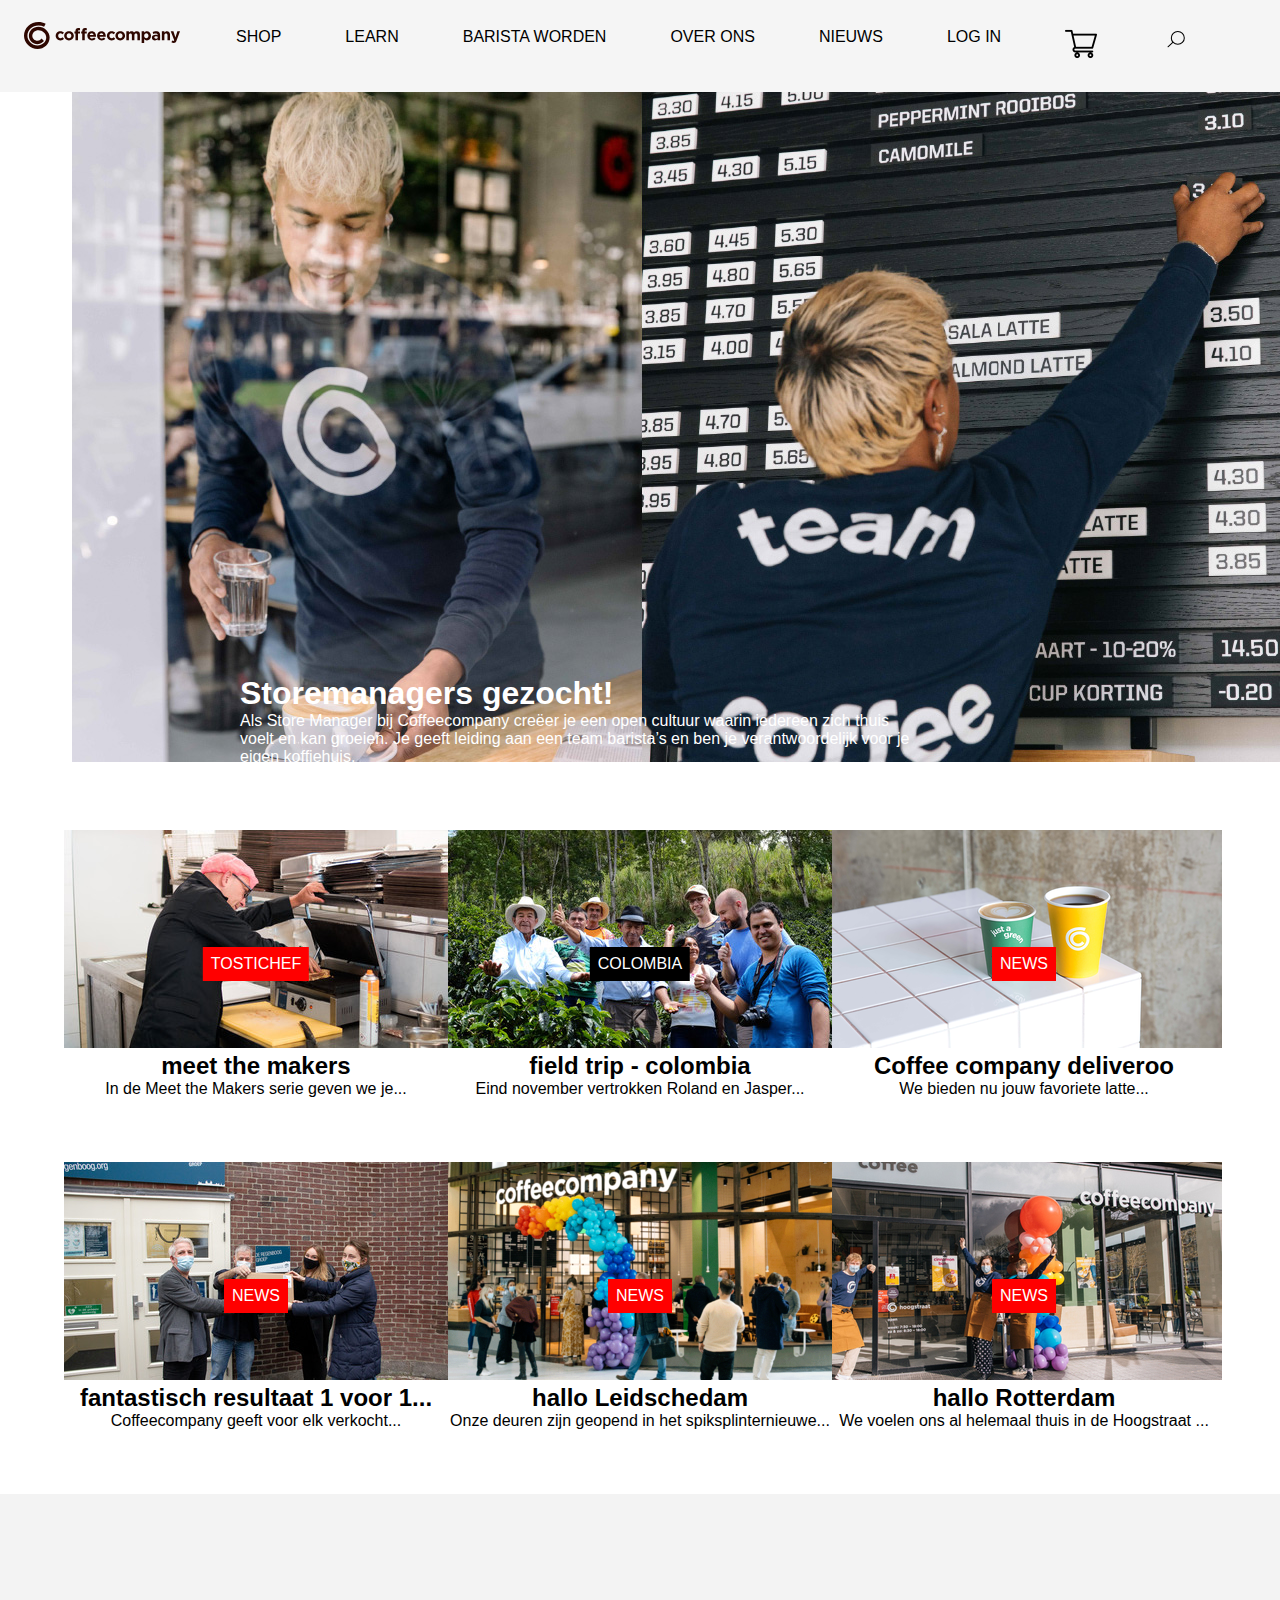
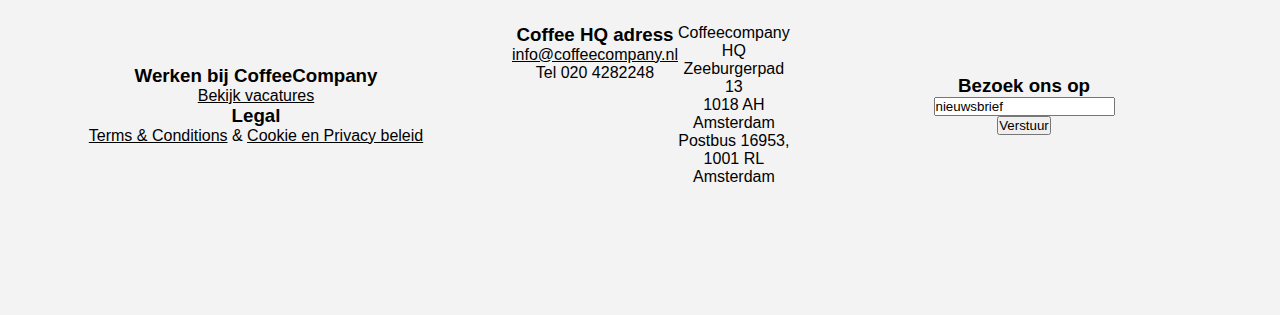
==== Frontend 21/index.html @ bab2d158 "Add files via upload" ====
<!doctype html>
<html lang="nl">
    <head>
        <meta charset="UTF-8">
        <meta name="author" content="Denise Bartling">
        <meta name="viewport" content="width=device-width, initial-scale=1">
        <title>CoffeeCompany</title>
        <link href="styles/style.css" rel="stylesheet">
        <link rel="icon" type="image/svg+xml" href="images/ccfaveicon.jpg">
    </head>
    <body>
        <!-- start header -->
        <header>
            <!-- start nav bar -->
            <nav>
                <ul>
                    <li><img src="images/logocoffeecompany.svg" alt="CoffeeCompany"></li>
                    <li><a href="shop.html">SHOP</a></li>
                    <li><a href="learn">LEARN</a></li>
                    <li><a href="barista worden">BARISTA WORDEN</a></li>
                    <li><a href="over ons">OVER ONS</a></li>
                    <li><a href="nieuws">NIEUWS</a></li>
                    <li><a href="LOG IN">LOG IN</a></li>
                    <li><a href="WINKELWAGEN"><img src="images/shop.png" alt="winkelwagen"></a></li>
                    <li><a href="SEARCH"><img src="images/magnifyingglass.svg" alt="zoeken"></a></li>
                </ul>
            </nav>
        </header>
        
        <!-- start main -->
        <main>
            <section class="storemanager">
                <h1>Storemanagers gezocht!</h1>
                <p>Als Store Manager bij Coffeecompany creëer je een open cultuur waarin iedereen zich thuis voelt en kan groeien. Je geeft leiding aan een team barista’s en ben je verantwoordelijk voor je eigen koffiehuis.</p>
            </section>

            <!-- start slider (met hulp) -->
            <section class="slider">
                <img name="slide"/>
            </section>

            <!-- start first article row -->
            <section class="container">
                <article>
                    <img src="images/mangrill.jpg" alt="Tostichef">
                    <section class="centered">TOSTICHEF</section>
                    <h2>meet the makers</h2>
                    <p>In de Meet the Makers serie geven we je...</p>
                </article>
                <article>
                    <img src="images/colombiameneren.jpg" alt="Field trip to columbia">
                    <section class="colombia">COLOMBIA</section>
                    <h2>field trip - colombia</h2>
                    <p>Eind november vertrokken Roland en Jasper...</p>
                </article>
                <article>
                    <img src="images/deliveroo.png" alt="Coffee company deliveroo">
                    <section class="centered">NEWS</section>
                    <h2>Coffee company deliveroo</h2>
                    <p>We bieden nu jouw favoriete latte...</p>
                </article>
            </section>

             <!-- start second article row -->
            <section class="container">
                <article>
                    <img src="images/inzamelingsactie.jpeg" alt="Fantastisch resultaat 1 voor 1 inzamelingsactie">
                    <section class="centered">NEWS</section>
                    <h2>fantastisch resultaat 1 voor 1...</h2>
                    <p>Coffeecompany geeft voor elk verkocht...</p>
                </article>
                <article>
                    <img src="images/ccleidschedam.png" alt="Hallo Leidschedam">
                    <section class="centered">NEWS</section>
                    <h2>hallo Leidschedam</h2>
                    <p>Onze deuren zijn geopend in het spiksplinternieuwe...</p>
                </article>
                <article>
                    <img src="images/ccrotterdam.jpg" alt="Hallo Rotterdam">
                    <section class="centered">NEWS</section>
                    <h2>hallo Rotterdam</h2>
                    <p>We voelen ons al helemaal thuis in de Hoogstraat ...</p>
                </article>
            </section>
        </main>
        
        <!-- footer -->
        <footer>
            <!-- start footer article row -->
            <section class="container">
                <!-- footer article 1 -->
                <article>
                    <h3>Werken bij CoffeeCompany</h3>
                    <a href="bekijkdevacatures">Bekijk vacatures</a>
                    <h3>Legal</h3>
                    <p><a href="termsandconditions">Terms & Conditions</a> & <a href="cookieenprivacybeleid">Cookie en Privacy beleid</a>
                    </p>
                </article>
                
                <!-- footer article 2 -->
                <article>
                    <section class="container">
                        <section class="item">
                            <h3>Coffee HQ adress</h3>
                            <ul>
                                <li><a href="mailto:info@coffeecompany.nl">info@coffeecompany.nl</a></li>
                                <li>Tel 020 4282248</li>
                            </ul>
                        </section>
                        <section class="item">
                            <ul>
                                <li>Coffeecompany HQ</li>
                                <li>Zeeburgerpad 13</li>
                                <li>1018 AH Amsterdam</li>
                                <li>Postbus 16953,</li>
                                <li>1001 RL Amsterdam</li>
                            </ul>
                        </section>
                    </section>
                </article>
                
                <!-- footer article 3 -->
                <article>
                    <h3>Bezoek ons op</h3>
                    <form>
                        <input type="nieuwsbrief email" value="nieuwsbrief ">
                    </form>
                    <button>Verstuur</button>
                </article>
            </section>
        </footer>
        
        <!-- make connecention with javascript file -->
        <script src="scripts/script.js"></script>
    </body>
</html>
---- Frontend 21/styles/style.css ----
/* CSS Document */
/* Standard CSS for the whole website to fit the webpage */
*, *::after, *::before {
    box-sizing:border-box;  
    margin: 0;
    padding: 0;
}
/* css for fonts*/
body {
    font-family: 'Noto Sans', sans-serif;}

/* css to make the section display flex (container) */ 
.container{
    display: flex;
    margin: 4em;
}

/* css for article in the container section */
article{
    margin: auto;
    text-align: center;
    flex: 1 1 0px;
    width: 0;
    position: relative;
}

/* css for the nav bar */
nav ul{
    list-style-type: none;
    margin: 0;
    padding: 0;
    overflow: hidden;
    background-color: whitesmoke;
}

/* css for the items in nav bar */
nav li{
    float: left;
    display: block; 
    text-align: center;
    padding: 14px 16px;
    text-decoration: none;
}

/* css for image logo in nav bar*/
nav img{
    padding: 8px;
}

/* css for images in nav bar */
nav li a img{
    width: 2em;
    padding: 0;
}

/* css for the items in nav bar */
nav li a {
    display: block;
    text-align: center;
    padding: 14px 16px;
    text-decoration: none;
    left: 50%;
}

/* css to get text over slider */
.storemanager {
    position: absolute;
    top: 80%;
    left: 45%;
    transform: translate(-50%, -50%);
    color: white;
    padding: 1em;
}

/* css to get text over article images) */
.centered {
    position: absolute;
    top: 50%;
    left: 50%;
    transform: translate(-50%, -50%);
    color: white;
    background-color: red;
    padding: 0.5em;
}

/* css to get text over article images (colombia image) */
.colombia {
    position: absolute;
    top: 50%;
    left: 50%;
    transform: translate(-50%, -50%);
    color: white;
    background-color: black;
    padding: 0.5em;
}

/* css fot all the a elements */
a {
    color: black;
    background-color: none;    
}

/* css for the footer */
footer{
    background-color: #f3f3f3;
    margin-left: 0;
    margin-right: 0;
    max-width: 100%;
    padding-top: 0.1em;
    padding-bottom: 0.1em;
}

/* css for the ul in footer */
footer ul{
    list-style-type: none;
    margin: 0;
}

/* css for the image slider */
.slider{
    padding-left: 4.5em;
    width: 80%;
    height: auto;
    opacity: 0,8%;
}
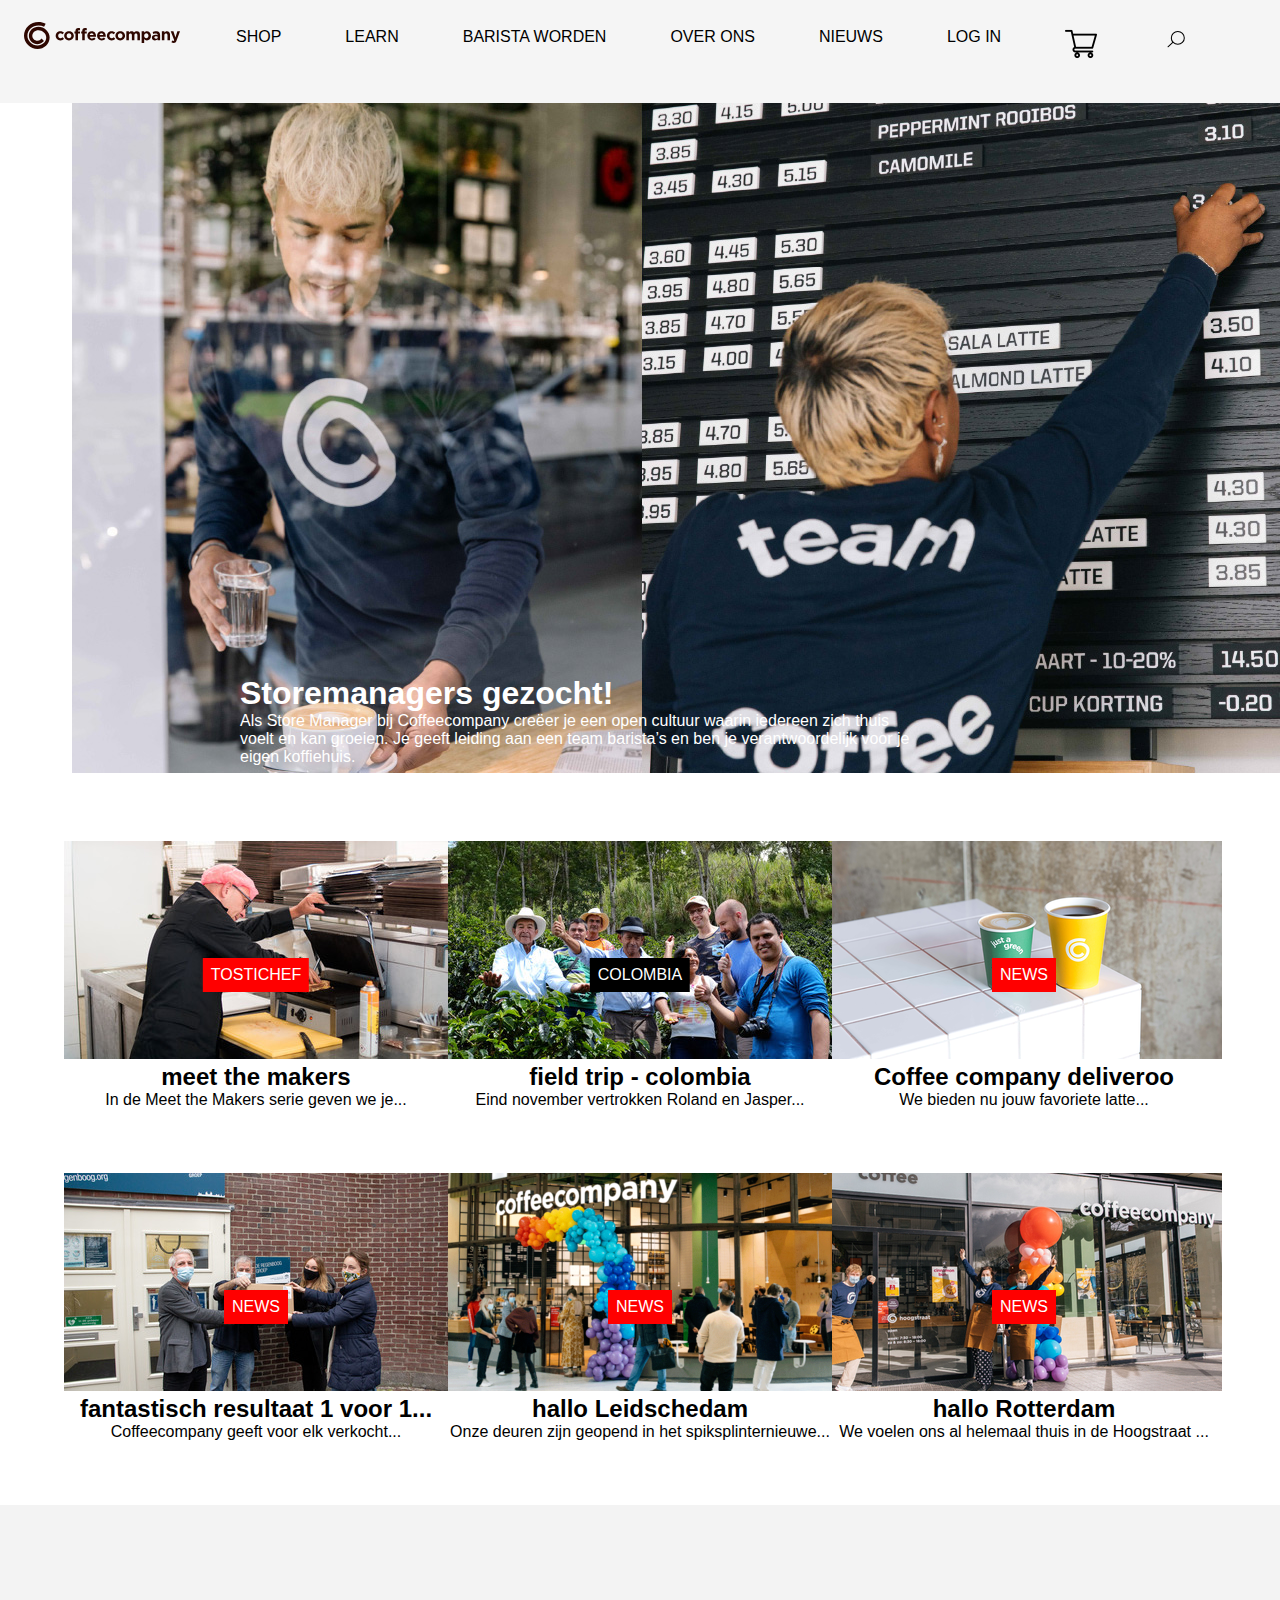
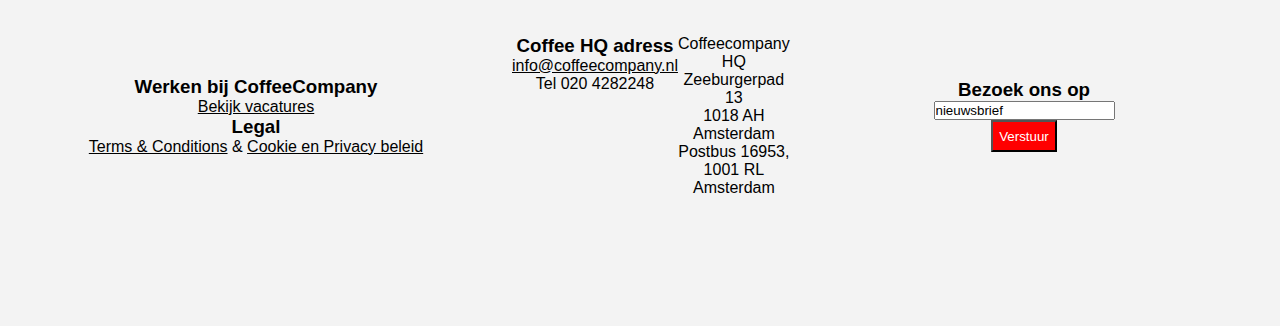
==== commit 90a19cfe: "Add files via upload" ====
--- a/Frontend 21/index.html
+++ b/Frontend 21/index.html
@@ -14,7 +14,7 @@
             <!-- start nav bar -->
             <nav>
                 <ul>
-                    <li><img src="images/logocoffeecompany.svg" alt="CoffeeCompany"></li>
+                    <li><img src="images/logocoffeecompany.svg" alt="CoffeeCompany"><a href="index.html"></a></li>
                     <li><a href="shop.html">SHOP</a></li>
                     <li><a href="learn">LEARN</a></li>
                     <li><a href="barista worden">BARISTA WORDEN</a></li>
--- a/Frontend 21/styles/style.css
+++ b/Frontend 21/styles/style.css
@@ -72,6 +72,14 @@
     padding: 1em;
 }
 
+/* css for the image slider */
+.slider{
+    padding-left: 4.5em;
+    width: 80%;
+    height: auto;
+    opacity: 0,8%;
+}
+
 /* css to get text over article images) */
 .centered {
     position: absolute;
@@ -100,6 +108,24 @@
     background-color: none;    
 }
 
+.shopintro {
+    padding-top: 3em;
+    padding-left: 6em;
+    width: 80%;
+    font-size: 120%;
+}
+
+.buttons{
+    margin-top:  1em;
+    margin-left: 7em;
+}
+
+button {
+    color: white;
+    background-color: red;
+    padding: 0.5em;
+}
+
 /* css for the footer */
 footer{
     background-color: #f3f3f3;
@@ -116,10 +142,4 @@
     margin: 0;
 }
 
-/* css for the image slider */
-.slider{
-    padding-left: 4.5em;
-    width: 80%;
-    height: auto;
-    opacity: 0,8%;
-}
+
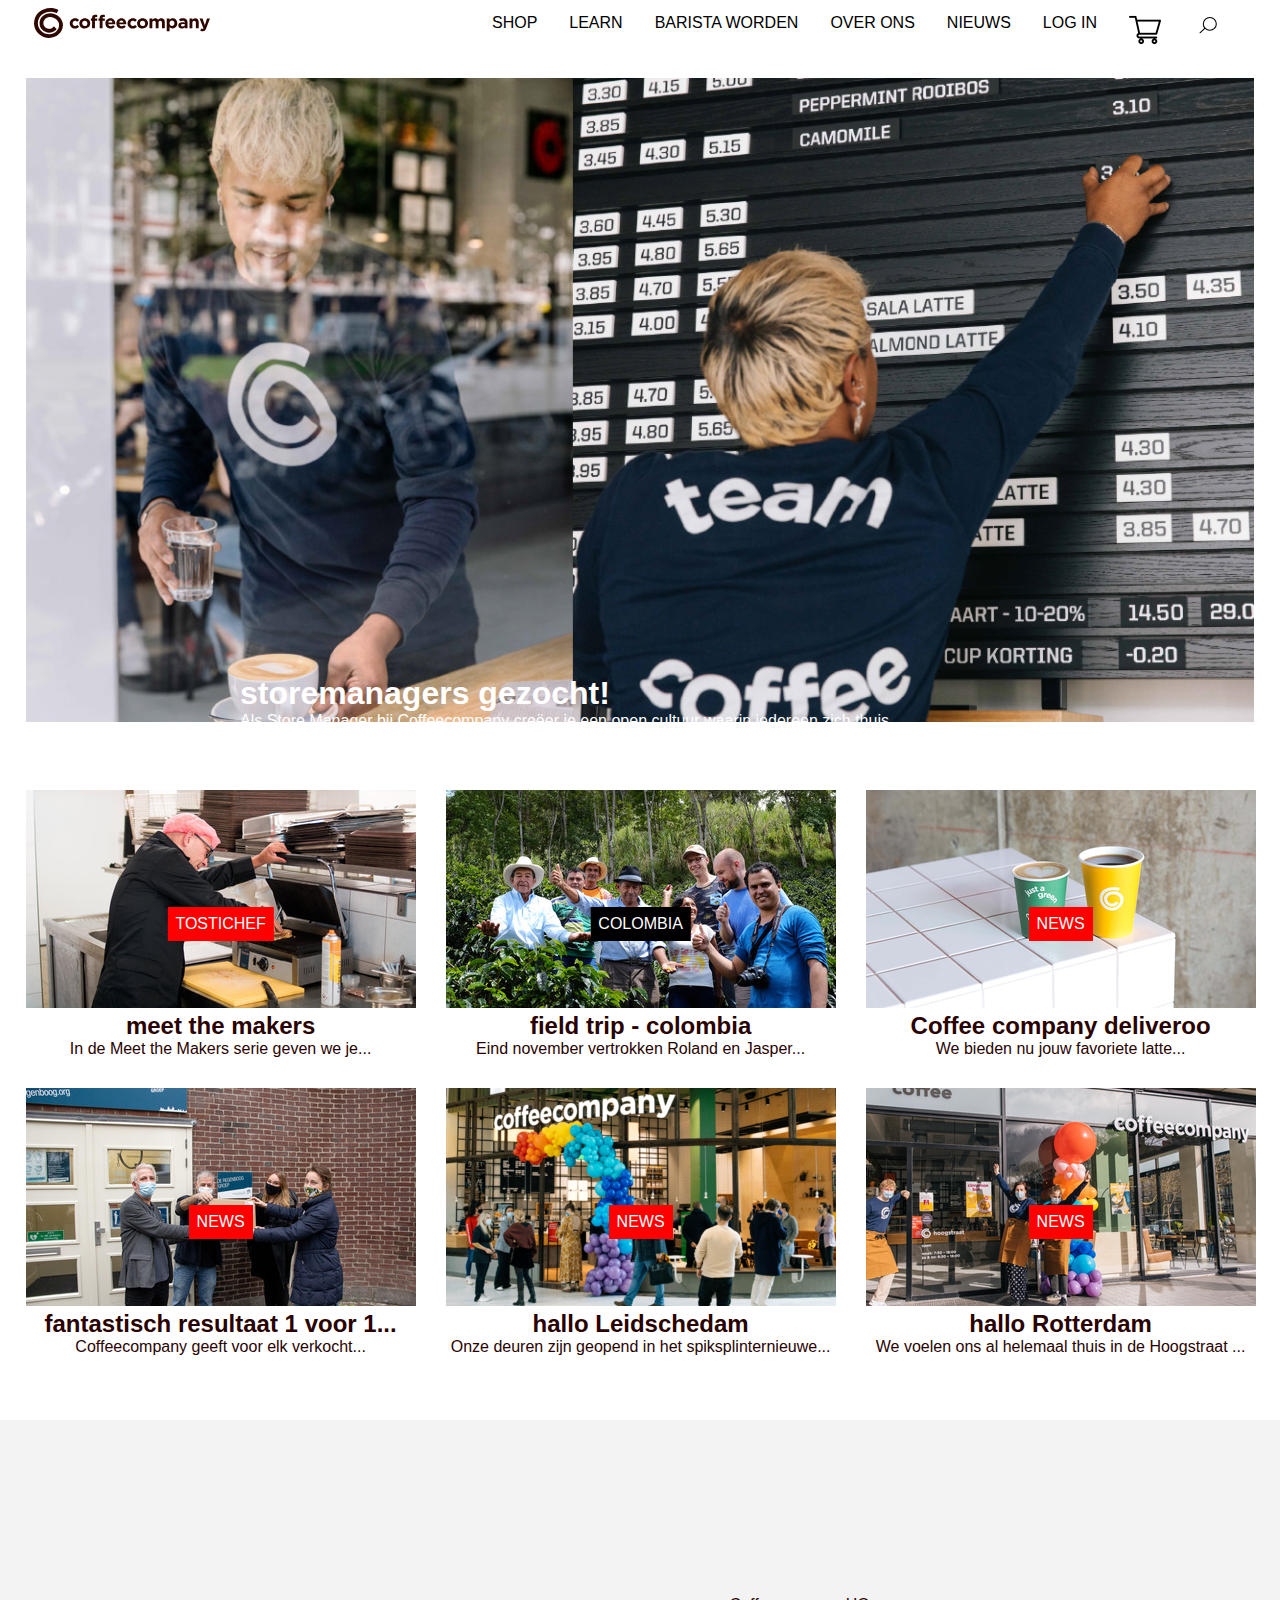
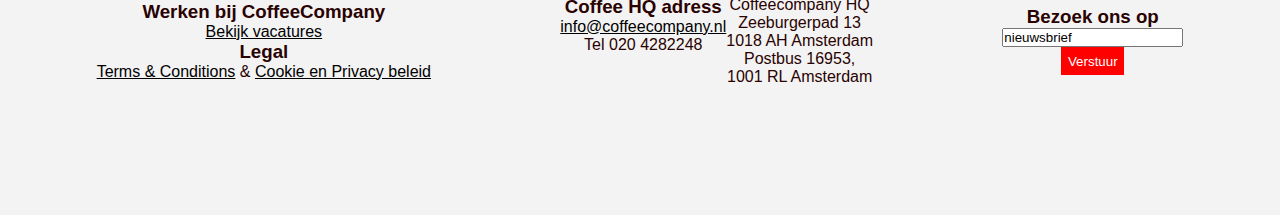
==== commit 4f41a51a: "Add files via upload" ====
--- a/Frontend 21/index.html
+++ b/Frontend 21/index.html
@@ -9,20 +9,35 @@
         <link rel="icon" type="image/svg+xml" href="images/ccfaveicon.jpg">
     </head>
     <body>
+
+    <!-- start mobile menu -->
+    <nav class="mobilemenu">
+        <ul>
+            <li><a href="shop.html">SHOP</a></li>
+            <li><a href="learn">LEARN</a></li>
+            <li><a href="barista worden">BARISTA WORDEN</a></li>
+            <li><a href="over ons">OVER ONS</a></li>
+            <li><a href="nieuws">NIEUWS</a></li>
+            <li><a href="LOG IN">LOG IN</a></li>
+            <li><a href="SEARCH"><img src="images/magnifyingglass.svg" alt="zoeken"></a></li>
+        </ul>
+    </nav>
+
         <!-- start header -->
         <header>
             <!-- start nav bar -->
             <nav>
                 <ul>
-                    <li><img src="images/logocoffeecompany.svg" alt="CoffeeCompany"><a href="index.html"></a></li>
-                    <li><a href="shop.html">SHOP</a></li>
-                    <li><a href="learn">LEARN</a></li>
-                    <li><a href="barista worden">BARISTA WORDEN</a></li>
-                    <li><a href="over ons">OVER ONS</a></li>
-                    <li><a href="nieuws">NIEUWS</a></li>
-                    <li><a href="LOG IN">LOG IN</a></li>
+                    <li class="logo"><img src="images/logocoffeecompany.svg" alt="CoffeeCompany"><a href="index.html"></a></li>
+                    <li class="hideonmobile"><a href="shop.html">SHOP</a></li>
+                    <li class="hideonmobile"><a href="learn">LEARN</a></li>
+                    <li class="hideonmobile"><a href="barista worden">BARISTA WORDEN</a></li>
+                    <li class="hideonmobile"><a href="over ons">OVER ONS</a></li>
+                    <li class="hideonmobile"><a href="nieuws">NIEUWS</a></li>
+                    <li class="hideonmobile"><a href="LOG IN">LOG IN</a></li>
                     <li><a href="WINKELWAGEN"><img src="images/shop.png" alt="winkelwagen"></a></li>
-                    <li><a href="SEARCH"><img src="images/magnifyingglass.svg" alt="zoeken"></a></li>
+                    <li class="hideonmobile"><a href="SEARCH"><img src="images/magnifyingglass.svg" alt="zoeken"></a></li>
+                    <li><button id="menu"><img class='hamburgermenu' src="images/hamburgermenu.svg" alt="menu"/></button></li>
                 </ul>
             </nav>
         </header>
@@ -30,53 +45,63 @@
         <!-- start main -->
         <main>
             <section class="storemanager">
-                <h1>Storemanagers gezocht!</h1>
+                <h1>storemanagers gezocht!</h1>
                 <p>Als Store Manager bij Coffeecompany creëer je een open cultuur waarin iedereen zich thuis voelt en kan groeien. Je geeft leiding aan een team barista’s en ben je verantwoordelijk voor je eigen koffiehuis.</p>
+                <section class="sollicteren">SOLLICITEREN</section>
             </section>
 
             <!-- start slider (met hulp) -->
             <section class="slider">
                 <img name="slide"/>
+                
             </section>
 
             <!-- start first article row -->
-            <section class="container">
+            <section class="container articles">
                 <article>
-                    <img src="images/mangrill.jpg" alt="Tostichef">
+                    <section class="zoom">
+                        <img src="images/mangrill.jpg" alt="Tostichef">
+                    </section>    
                     <section class="centered">TOSTICHEF</section>
                     <h2>meet the makers</h2>
                     <p>In de Meet the Makers serie geven we je...</p>
                 </article>
                 <article>
-                    <img src="images/colombiameneren.jpg" alt="Field trip to columbia">
-                    <section class="colombia">COLOMBIA</section>
+                    <section class="zoom">
+                       <img src="images/colombiameneren.jpg" alt="Field trip to columbia">
+                    </section>
+                       <section class="colombia">COLOMBIA</section>
                     <h2>field trip - colombia</h2>
                     <p>Eind november vertrokken Roland en Jasper...</p>
                 </article>
                 <article>
-                    <img src="images/deliveroo.png" alt="Coffee company deliveroo">
-                    <section class="centered">NEWS</section>
+                    <section class="zoom">
+                        <img src="images/deliveroo.png" alt="Coffee company deliveroo">
+                    </section>
+                        <section class="centered">NEWS</section>
                     <h2>Coffee company deliveroo</h2>
                     <p>We bieden nu jouw favoriete latte...</p>
                 </article>
-            </section>
-
-             <!-- start second article row -->
-            <section class="container">
                 <article>
-                    <img src="images/inzamelingsactie.jpeg" alt="Fantastisch resultaat 1 voor 1 inzamelingsactie">
-                    <section class="centered">NEWS</section>
+                    <section class="zoom">
+                        <img src="images/inzamelingsactie.jpeg" alt="Fantastisch resultaat 1 voor 1 inzamelingsactie">
+                    </section>
+                        <section class="centered">NEWS</section>
                     <h2>fantastisch resultaat 1 voor 1...</h2>
                     <p>Coffeecompany geeft voor elk verkocht...</p>
                 </article>
                 <article>
-                    <img src="images/ccleidschedam.png" alt="Hallo Leidschedam">
+                    <section class="zoom">
+                        <img src="images/ccleidschedam.png" alt="Hallo Leidschedam">
+                    </section>
                     <section class="centered">NEWS</section>
                     <h2>hallo Leidschedam</h2>
                     <p>Onze deuren zijn geopend in het spiksplinternieuwe...</p>
                 </article>
                 <article>
-                    <img src="images/ccrotterdam.jpg" alt="Hallo Rotterdam">
+                    <section class="zoom">
+                        <img src="images/ccrotterdam.jpg" alt="Hallo Rotterdam">
+                    </section>
                     <section class="centered">NEWS</section>
                     <h2>hallo Rotterdam</h2>
                     <p>We voelen ons al helemaal thuis in de Hoogstraat ...</p>
@@ -87,7 +112,7 @@
         <!-- footer -->
         <footer>
             <!-- start footer article row -->
-            <section class="container">
+            <section class="container footer">
                 <!-- footer article 1 -->
                 <article>
                     <h3>Werken bij CoffeeCompany</h3>
--- a/Frontend 21/styles/style.css
+++ b/Frontend 21/styles/style.css
@@ -7,7 +7,13 @@
 }
 /* css for fonts*/
 body {
-    font-family: 'Noto Sans', sans-serif;}
+    font-family: 'Noto Sans', sans-serif;
+    color: #290201;
+}
+
+image{
+    max-width: 100%;
+}
 
 /* css to make the section display flex (container) */ 
 .container{
@@ -19,32 +25,32 @@
 article{
     margin: auto;
     text-align: center;
-    flex: 1 1 0px;
-    width: 0;
     position: relative;
-}
-
-/* css for the nav bar */
+    max-width: 96vw;
+}
+
+nav{
+    margin-left: auto;
+    margin-right: auto;
+    width: 1400px;
+    max-width: 96%;
+    
+}
+
 nav ul{
+    display: flex;
+    flex-direction: row;
     list-style-type: none;
-    margin: 0;
-    padding: 0;
-    overflow: hidden;
-    background-color: whitesmoke;
-}
-
-/* css for the items in nav bar */
-nav li{
-    float: left;
-    display: block; 
-    text-align: center;
-    padding: 14px 16px;
-    text-decoration: none;
+}
+
+nav ul .logo{
+    margin-right: auto;
 }
 
 /* css for image logo in nav bar*/
 nav img{
     padding: 8px;
+    width: 12em;
 }
 
 /* css for images in nav bar */
@@ -62,6 +68,21 @@
     left: 50%;
 }
 
+button#menu {
+    background: transparent;
+}
+nav ul .hamburgermenu{
+    background: transparent;
+    border: 0px;
+    height: 40px;
+    width: 40px;
+    transform: rotate(0);
+    transition: 0.3s ease transform;
+}
+nav ul .hamburgermenu.active{
+    transform: rotate(90deg);
+}
+
 /* css to get text over slider */
 .storemanager {
     position: absolute;
@@ -74,11 +95,28 @@
 
 /* css for the image slider */
 .slider{
-    padding-left: 4.5em;
-    width: 80%;
+    margin-left: auto;
+    margin-right: auto;
+    width: 1400px;
+    max-width: 96%;
     height: auto;
-    opacity: 0,8%;
-}
+    
+
+}
+.slider img{
+    width: 100%;
+}
+
+.container.articles {
+    display: grid;
+    grid-template-columns: repeat(3, 1fr);
+    grid-gap: 30px;
+    margin-left: auto;
+    margin-right: auto;
+    width: 1400px;
+    max-width: 96%;
+}
+
 
 /* css to get text over article images) */
 .centered {
@@ -100,6 +138,28 @@
     color: white;
     background-color: black;
     padding: 0.5em;
+}
+
+/* css to get text over article (shop images) */
+.quickbuy {
+    position: absolute;
+    bottom: 25%;
+    right: -5%;
+    transform: translate(-50%, -50%);
+    color: white;
+    background-color: brown;
+    padding: 0.5em;
+}
+
+/* css to get text over article (solliciteren) */
+.sollicteren {
+    position: absolute;
+    bottom: -60%;
+    left: 10%;
+    transform: translate(-50%, -50%);
+    color: white;
+    background-color: #fc2a34;
+    padding: 0.3em;
 }
 
 /* css fot all the a elements */
@@ -118,21 +178,49 @@
 .buttons{
     margin-top:  1em;
     margin-left: 7em;
+
 }
 
 button {
     color: white;
     background-color: red;
     padding: 0.5em;
-}
+    border: none;
+}
+
+/*
+a:hover {
+    opacity: 50%;
+    border-radius:10px;
+  }
+/* Source https://codepen.io/Aardwerk/pen/zYoOJjP */ */
+
+
+.zoom {
+    padding: 50px;
+    transition: 0.3s ease transform;
+    width: 102%;
+    height: 102%;
+    margin: 0 auto;
+    cursor: pointer;
+  }
+  
+  .zoom:hover {
+    -ms-transform: scale(1.1); /* IE 9 */
+    -webkit-transform: scale(1.1); /* Safari 3-8 */
+    transform: scale(1.1);
+    cursor: pointer;
+}
+/* ^Source zoom https://www.w3schools.com/howto/tryit.asp?filename=tryhow_css_zoom_hover*/
+
 
 /* css for the footer */
 footer{
     background-color: #f3f3f3;
-    margin-left: 0;
-    margin-right: 0;
+    margin-left: auto;
+    margin-right: auto;
     max-width: 100%;
-    padding-top: 0.1em;
+    padding-top: 3em;
     padding-bottom: 0.1em;
 }
 
@@ -142,4 +230,69 @@
     margin: 0;
 }
 
-
+/* mobile menu */
+.mobilemenu {
+    display: none;
+}
+
+.mobilemenu .hideonmobile {
+    display: block;
+}
+
+.hamburgermenu {
+    display: none;
+}
+
+/* grid bij max 1200px*/
+@media (max-width: 1200px) {
+    .container.articles {
+        grid-template-columns: repeat(2, 1fr);
+    }
+
+    nav .hideonmobile {
+        display: none;
+    }
+
+    .hamburgermenu {
+        display: block;
+    }
+
+    .mobilemenu {
+        display: block;
+        position: absolute;
+        top: 77px;
+        left: 0;
+        bottom: 0;
+        width: 80%;
+        background-color: #f3f3f3;
+        z-index: 99999;
+        transform: translateX(-100%);
+        transition: 0.3s ease transform;
+        border-right: 1px solid #e4e4e4;;
+    }
+
+    .mobilemenu.active {
+        transform: translateX(0);
+    }
+
+    .mobilemenu ul {
+        flex-direction: column;
+        background: #fff;
+    }
+
+    .mobilemenu li {
+        border-bottom: 1px solid #e4e4e4;
+    }
+}
+
+/* grid bij max 800px*/
+@media (max-width: 800px) {
+    .container.articles {
+        grid-template-columns: repeat(1, 1fr);
+    }
+
+    .container.footer {
+        flex-direction: column;
+    }
+}
+
